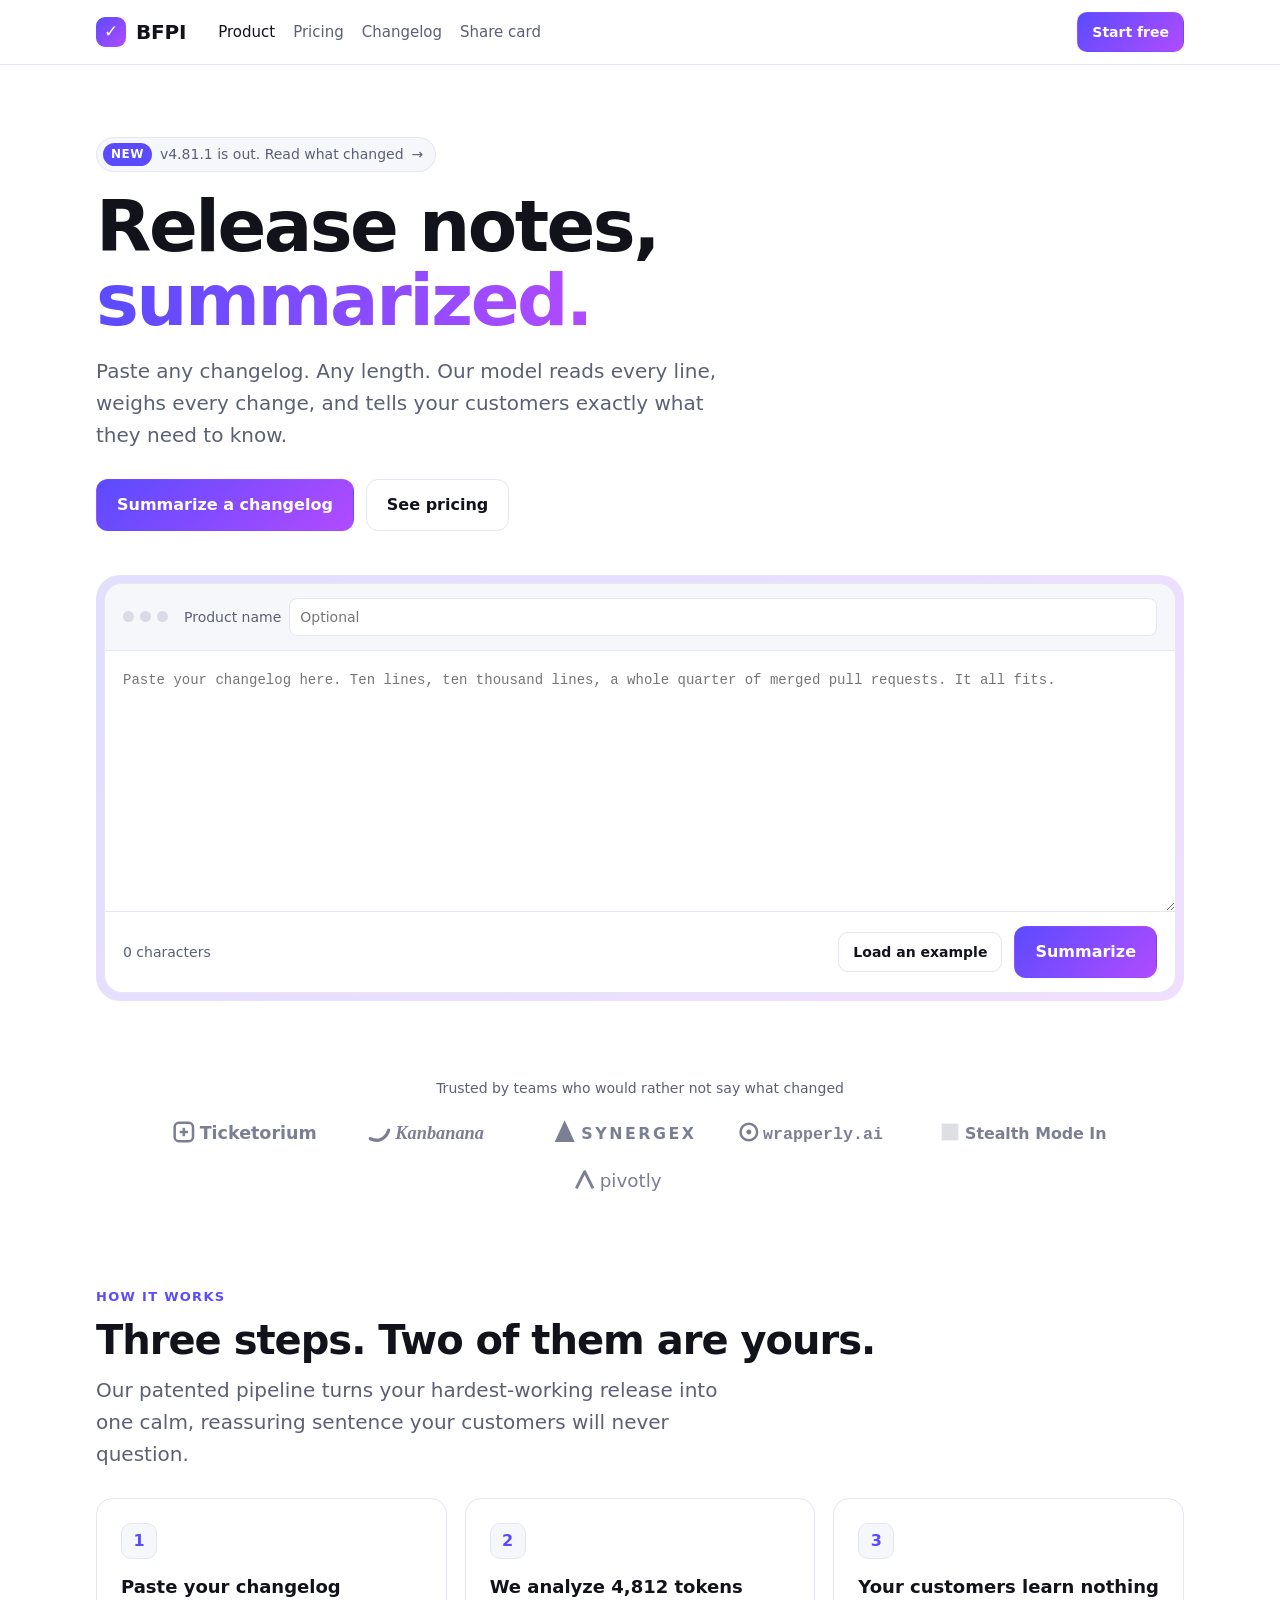
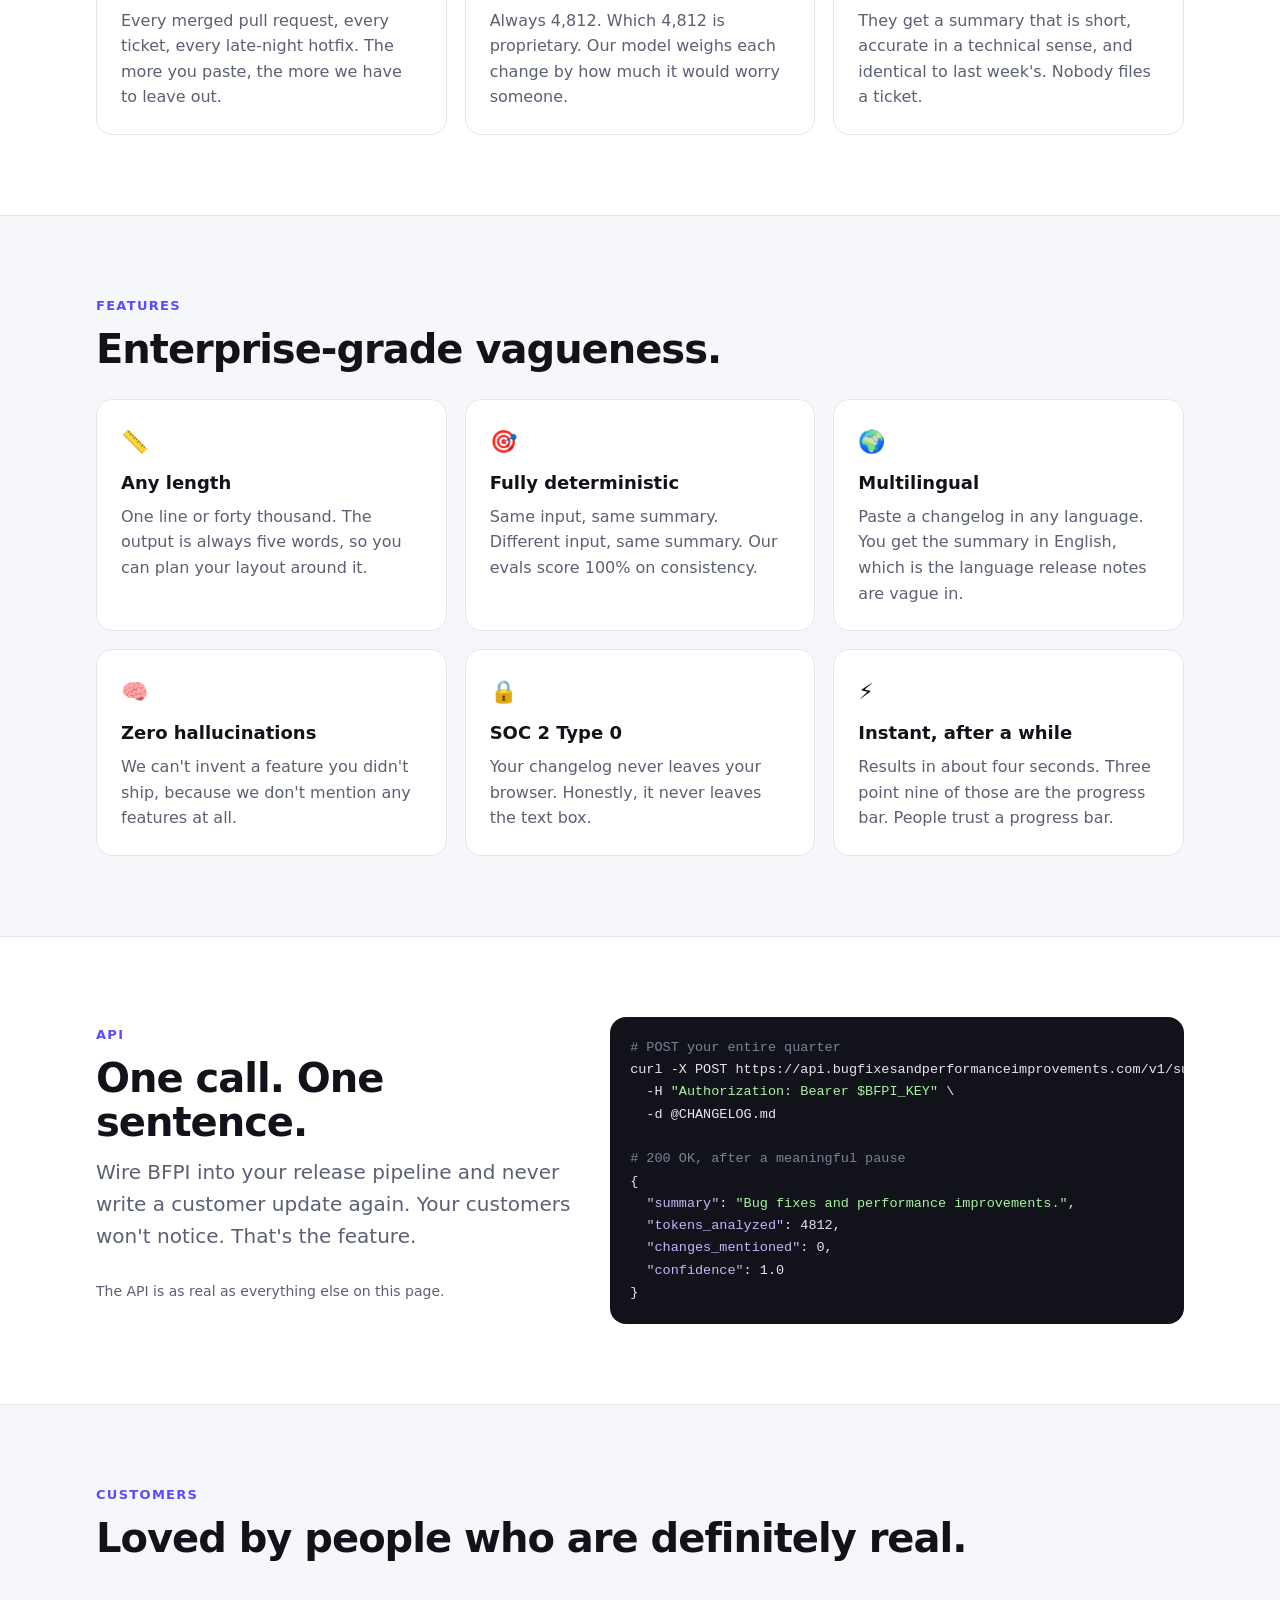
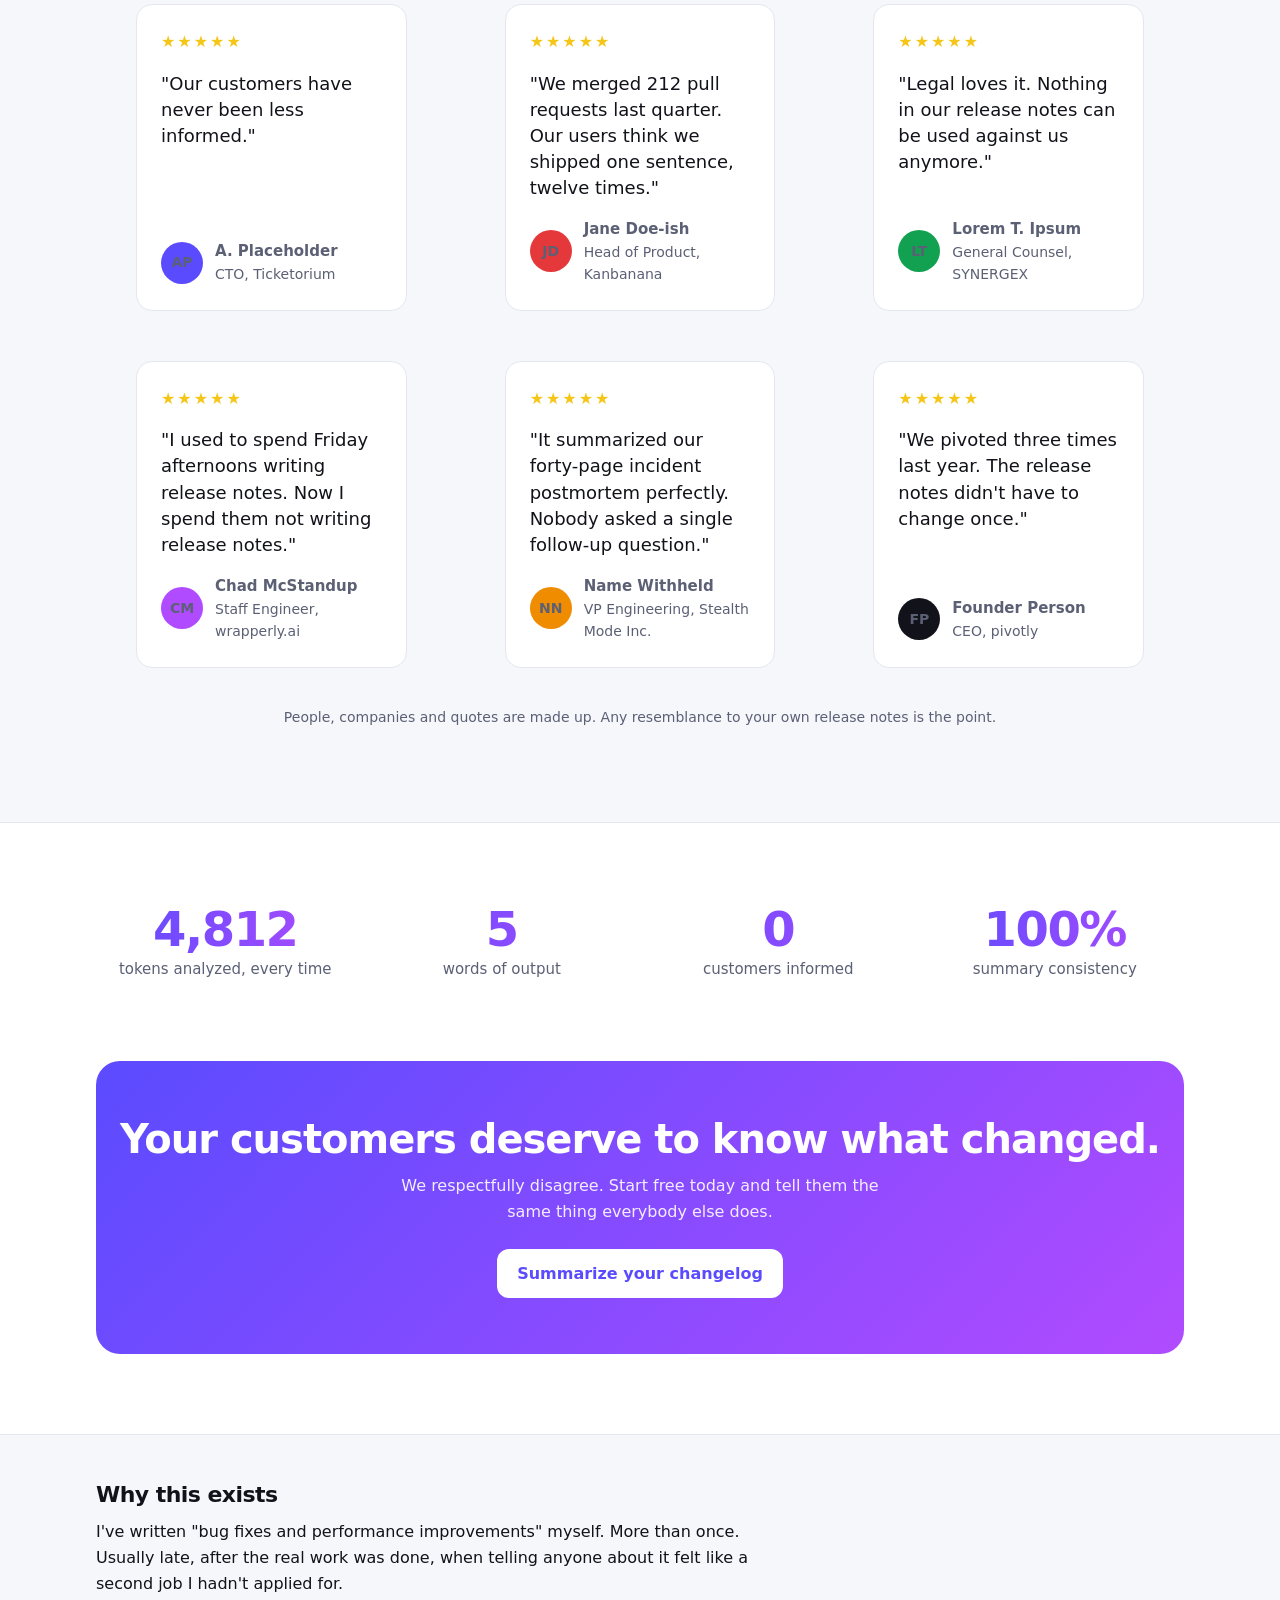
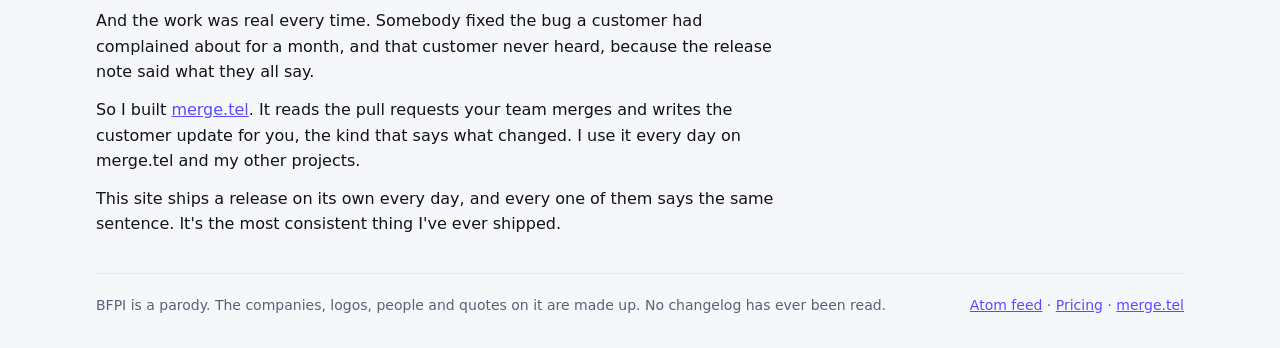
==== index.html @ 88d79d62 "Add BFPI, a release notes summarizer that always says the same thing A static parody SaaS site. The " ====
<!doctype html>
<html lang="en">
<head>
<meta charset="utf-8">
<meta name="viewport" content="width=device-width, initial-scale=1">
<title>BFPI · Release notes, summarized</title>
<meta name="description" content="Paste any changelog of any length. BFPI's model analyzes 4,812 tokens and tells your customers exactly what changed: bug fixes and performance improvements. A parody.">
<link rel="alternate" type="application/atom+xml" title="BFPI changelog" href="/changelog.xml">
<link rel="stylesheet" href="/assets/site.css">
<style>
  .hero { padding: 72px 0 40px; }
  .hero-grid { display: grid; grid-template-columns: 1fr; gap: 8px; }
  .hero .ctas { display: flex; flex-wrap: wrap; gap: 12px; }

  /* The summarizer */
  .tool { margin-top: 44px; padding: 8px; border-radius: 24px; background: linear-gradient(135deg, rgba(91,75,255,.18), rgba(177,75,255,.18)); }
  .tool-inner { background: #fff; border-radius: 18px; border: 1px solid var(--line); overflow: hidden; }
  .tool-head { display: flex; flex-wrap: wrap; align-items: center; gap: 10px 16px; padding: 14px 18px; border-bottom: 1px solid var(--line); background: var(--soft); }
  .dots { display: flex; gap: 6px; }
  .dots i { width: 11px; height: 11px; border-radius: 50%; background: #d9dbe5; }
  .tool-head label { display: flex; align-items: center; gap: 8px; color: var(--muted); font-size: 14px; flex: 1 1 260px; }
  .tool-head input { flex: 1; min-width: 0; padding: 7px 10px; border: 1px solid var(--line); border-radius: 8px; font: inherit; font-size: 14px; background: #fff; }
  textarea { display: block; width: 100%; min-height: 260px; padding: 18px; border: 0; resize: vertical; font: 14px/1.6 ui-monospace, SFMono-Regular, Menlo, Consolas, monospace; color: var(--text); outline: none; }
  .tool-foot { display: flex; flex-wrap: wrap; align-items: center; gap: 12px; padding: 14px 18px; border-top: 1px solid var(--line); }
  .tool-foot .count { color: var(--muted); font-size: 14px; margin-right: auto; }

  .run { display: none; padding: 28px 22px 30px; border-top: 1px solid var(--line); }
  .run.on { display: block; }
  .run-top { display: flex; justify-content: space-between; gap: 12px; font-weight: 700; }
  .run-top span:last-child { font-variant-numeric: tabular-nums; color: var(--brand); }
  .bar { height: 12px; margin: 12px 0 14px; border-radius: 999px; background: var(--soft); border: 1px solid var(--line); overflow: hidden; }
  .bar i { display: block; height: 100%; width: 0; background: linear-gradient(90deg, var(--brand), var(--brand-2)); border-radius: 999px; }
  .stages { margin: 0; padding: 0; list-style: none; display: grid; gap: 4px; font-size: 14px; color: var(--muted); }
  .stages li::before { content: '○'; display: inline-block; width: 22px; color: #b9bccb; }
  .stages li.doing { color: var(--text); font-weight: 600; }
  .stages li.doing::before { content: '◌'; color: var(--brand); animation: spin 1s linear infinite; }
  .stages li.done::before { content: '✓'; color: var(--ok); }
  @keyframes spin { to { transform: rotate(360deg); } }

  .result { display: none; padding: 30px 22px; border-top: 1px solid var(--line); background: linear-gradient(180deg, #fbfaff, #fff); }
  .result.on { display: block; animation: rise .5s ease both; }
  @keyframes rise { from { opacity: 0; transform: translateY(8px); } to { opacity: 1; transform: none; } }
  .result .label { margin: 0 0 8px; color: var(--muted); font-size: 13px; font-weight: 700; letter-spacing: .08em; text-transform: uppercase; }
  .result .summary { margin: 0 0 18px; font-size: clamp(24px, 4vw, 38px); font-weight: 800; line-height: 1.2; letter-spacing: -.02em; }
  .meta { display: grid; grid-template-columns: repeat(4, 1fr); gap: 10px; margin: 0 0 20px; }
  .meta div { padding: 12px 14px; border: 1px solid var(--line); border-radius: 12px; background: #fff; }
  .meta dt { color: var(--muted); font-size: 12px; font-weight: 700; letter-spacing: .06em; text-transform: uppercase; }
  .meta dd { margin: 2px 0 0; font-weight: 700; font-variant-numeric: tabular-nums; }
  .result .actions { display: flex; flex-wrap: wrap; gap: 10px; }

  /* Logos */
  .logos { padding: 36px 0 12px; }
  .logos p { margin: 0 0 18px; color: var(--muted); font-size: 14px; text-align: center; }
  .logo-row { display: flex; flex-wrap: wrap; justify-content: center; align-items: center; gap: 18px 44px; color: #7b7f93; }
  .logo-row svg { height: 30px; width: auto; }

  /* Steps, features */
  .step .n { display: grid; place-items: center; width: 36px; height: 36px; margin-bottom: 14px; border-radius: 10px; background: var(--soft); border: 1px solid var(--line); font-weight: 800; color: var(--brand); }
  .feat .ico { font-size: 22px; margin-bottom: 10px; }
  .feat p, .step p { margin: 0; color: var(--muted); }

  /* API */
  .api { display: grid; grid-template-columns: 1fr 1.2fr; gap: 36px; align-items: center; }
  pre.code { margin: 0; padding: 20px; border-radius: 16px; background: #12131a; color: #e6e7ee; font: 13.5px/1.65 ui-monospace, SFMono-Regular, Menlo, Consolas, monospace; overflow-x: auto; white-space: pre; }
  pre.code .c { color: #7d8299; }
  pre.code .s { color: #a5f3a1; }
  pre.code .k { color: #c4b5fd; }

  /* Testimonials */
  .quote { display: flex; flex-direction: column; gap: 16px; }
  .quote blockquote { margin: 0; font-size: 18px; line-height: 1.45; font-weight: 500; }
  .who { display: flex; align-items: center; gap: 12px; margin-top: auto; }
  .av { display: grid; place-items: center; flex: none; width: 42px; height: 42px; border-radius: 50%; color: #fff; font-weight: 800; font-size: 15px; }
  .who b { display: block; font-size: 15px; }
  .who span { color: var(--muted); font-size: 14px; }
  .stars { color: var(--warn); letter-spacing: 2px; }

  /* Stats */
  .stats { display: grid; grid-template-columns: repeat(4, 1fr); gap: 18px; text-align: center; }
  .stats b { display: block; font-size: clamp(30px, 5vw, 48px); letter-spacing: -.03em; line-height: 1.1; }
  .stats span { color: var(--muted); font-size: 15px; }

  .cta { padding: 56px 24px; border-radius: 24px; text-align: center; color: #fff; background: linear-gradient(135deg, var(--brand), var(--brand-2)); }
  .cta h2 { color: #fff; }
  .cta p { margin: 0 auto 24px; max-width: 520px; opacity: .9; }
  .cta .btn { background: #fff; color: var(--brand); border: 0; }

  @media (max-width: 860px) {
    .hero { padding-top: 44px; }
    .api { grid-template-columns: 1fr; }
    .meta { grid-template-columns: repeat(2, 1fr); }
    .stats { grid-template-columns: repeat(2, 1fr); }
    .logo-row { gap: 16px 28px; }
    .logo-row svg { height: 24px; }
  }
</style>
</head>
<body>
<header id="nav"></header>

<main>
  <section class="hero">
    <div class="wrap">
      <a class="eyebrow" href="/changelog" id="latest"><b>NEW</b> <span>See what shipped this week</span> →</a>
      <h1>Release notes,<br><span class="grad">summarized.</span></h1>
      <p class="lede">Paste any changelog. Any length. Our model reads every line, weighs every change, and tells your customers exactly what they need to know.</p>
      <div class="ctas">
        <a class="btn btn-primary" href="#try">Summarize a changelog</a>
        <a class="btn" href="/pricing">See pricing</a>
      </div>

      <div class="tool" id="try">
        <div class="tool-inner">
          <div class="tool-head">
            <span class="dots" aria-hidden="true"><i></i><i></i><i></i></span>
            <label for="product">Product name <input id="product" maxlength="32" placeholder="Optional" autocomplete="off" spellcheck="false"></label>
          </div>
          <label for="log" class="sr">Your changelog</label>
          <textarea id="log" spellcheck="false" placeholder="Paste your changelog here. Ten lines, ten thousand lines, a whole quarter of merged pull requests. It all fits."></textarea>
          <div class="tool-foot">
            <span class="count" id="count">0 characters</span>
            <button class="btn btn-sm" id="example" type="button">Load an example</button>
            <button class="btn btn-primary" id="go" type="button">Summarize</button>
          </div>
          <div class="run" id="run" aria-live="polite">
            <div class="run-top"><span>Analyzing 4,812 tokens</span><span id="tok">0 / 4,812</span></div>
            <div class="bar" role="progressbar" aria-label="Summarizing" aria-valuemin="0" aria-valuemax="100" aria-valuenow="0" id="bar"><i></i></div>
            <ol class="stages" id="stages"></ol>
          </div>
          <div class="result" id="result" aria-live="polite">
            <p class="label">Summary for <span id="for">your product</span></p>
            <p class="summary" id="summary"></p>
            <dl class="meta">
              <div><dt>Input</dt><dd id="m-in">0 words</dd></div>
              <div><dt>Output</dt><dd>5 words</dd></div>
              <div><dt>Compression</dt><dd id="m-ratio">∞ : 1</dd></div>
              <div><dt>Information kept</dt><dd>0%</dd></div>
            </dl>
            <div class="actions">
              <button class="btn btn-primary" id="copy" type="button">Copy summary</button>
              <a class="btn" id="tocard" href="/card">Make the share card</a>
              <button class="btn" id="again" type="button">Summarize again</button>
            </div>
          </div>
        </div>
      </div>
    </div>
  </section>

  <section class="logos" aria-label="Customers">
    <div class="wrap">
      <p>Trusted by teams who would rather not say what changed</p>
      <div class="logo-row">
        <svg viewBox="0 0 180 36" role="img" aria-label="Ticketorium"><rect x="2" y="7" width="22" height="22" rx="5" fill="none" stroke="currentColor" stroke-width="3"/><path d="M8 18h10M13 13v10" stroke="currentColor" stroke-width="3"/><text x="32" y="26" font-family="system-ui, sans-serif" font-size="21" font-weight="800" fill="currentColor">Ticketorium</text></svg>
        <svg viewBox="0 0 170 36" role="img" aria-label="Kanbanana"><path d="M4 26c8 4 18 2 22-10" fill="none" stroke="currentColor" stroke-width="4" stroke-linecap="round"/><text x="34" y="26" font-family="Georgia, serif" font-size="22" font-style="italic" font-weight="700" fill="currentColor">Kanbanana</text></svg>
        <svg viewBox="0 0 170 36" role="img" aria-label="SYNERGEX"><polygon points="14,4 26,30 2,30" fill="currentColor"/><text x="34" y="26" font-family="system-ui, sans-serif" font-size="19" font-weight="900" letter-spacing="3" fill="currentColor">SYNERGEX</text></svg>
        <svg viewBox="0 0 190 36" role="img" aria-label="wrapperly.ai"><circle cx="13" cy="18" r="10" fill="none" stroke="currentColor" stroke-width="3"/><circle cx="13" cy="18" r="3" fill="currentColor"/><text x="30" y="26" font-family="ui-monospace, monospace" font-size="20" font-weight="700" fill="currentColor">wrapperly.ai</text></svg>
        <svg viewBox="0 0 200 36" role="img" aria-label="Stealth Mode Inc."><rect x="2" y="8" width="20" height="20" fill="currentColor" opacity=".25"/><text x="30" y="26" font-family="system-ui, sans-serif" font-size="19" font-weight="600" fill="currentColor">Stealth Mode Inc.</text></svg>
        <svg viewBox="0 0 160 36" role="img" aria-label="pivotly"><path d="M4 28 L14 8 L24 28" fill="none" stroke="currentColor" stroke-width="3.5" stroke-linejoin="round"/><text x="32" y="26" font-family="system-ui, sans-serif" font-size="22" font-weight="300" fill="currentColor">pivotly</text></svg>
      </div>
    </div>
  </section>

  <section class="block">
    <div class="wrap">
      <p class="kicker">How it works</p>
      <h2>Three steps. Two of them are yours.</h2>
      <p class="lede">Our patented pipeline turns your hardest-working release into one calm, reassuring sentence your customers will never question.</p>
      <div class="grid g3">
        <div class="card step"><div class="n">1</div><h3>Paste your changelog</h3><p>Every merged pull request, every ticket, every late-night hotfix. The more you paste, the more we have to leave out.</p></div>
        <div class="card step"><div class="n">2</div><h3>We analyze 4,812 tokens</h3><p>Always 4,812. Which 4,812 is proprietary. Our model weighs each change by how much it would worry someone.</p></div>
        <div class="card step"><div class="n">3</div><h3>Your customers learn nothing</h3><p>They get a summary that is short, accurate in a technical sense, and identical to last week's. Nobody files a ticket.</p></div>
      </div>
    </div>
  </section>

  <section class="block soft">
    <div class="wrap">
      <p class="kicker">Features</p>
      <h2>Enterprise-grade vagueness.</h2>
      <div class="grid g3" style="margin-top:28px">
        <div class="card feat"><div class="ico">📏</div><h3>Any length</h3><p>One line or forty thousand. The output is always five words, so you can plan your layout around it.</p></div>
        <div class="card feat"><div class="ico">🎯</div><h3>Fully deterministic</h3><p>Same input, same summary. Different input, same summary. Our evals score 100% on consistency.</p></div>
        <div class="card feat"><div class="ico">🌍</div><h3>Multilingual</h3><p>Paste a changelog in any language. You get the summary in English, which is the language release notes are vague in.</p></div>
        <div class="card feat"><div class="ico">🧠</div><h3>Zero hallucinations</h3><p>We can't invent a feature you didn't ship, because we don't mention any features at all.</p></div>
        <div class="card feat"><div class="ico">🔒</div><h3>SOC 2 Type 0</h3><p>Your changelog never leaves your browser. Honestly, it never leaves the text box.</p></div>
        <div class="card feat"><div class="ico">⚡</div><h3>Instant, after a while</h3><p>Results in about four seconds. Three point nine of those are the progress bar. People trust a progress bar.</p></div>
      </div>
    </div>
  </section>

  <section class="block">
    <div class="wrap api">
      <div>
        <p class="kicker">API</p>
        <h2>One call. One sentence.</h2>
        <p class="lede">Wire BFPI into your release pipeline and never write a customer update again. Your customers won't notice. That's the feature.</p>
        <p class="fine">The API is as real as everything else on this page.</p>
      </div>
<pre class="code" id="api"><span class="c"># POST your entire quarter</span>
curl -X POST https://api.<span data-site>bugfixesandperformanceimprovements.com</span>/v1/summarize \
  -H <span class="s">"Authorization: Bearer $BFPI_KEY"</span> \
  -d @CHANGELOG.md

<span class="c"># 200 OK, after a meaningful pause</span>
{
  <span class="k">"summary"</span>: <span class="s">"Bug fixes and performance improvements."</span>,
  <span class="k">"tokens_analyzed"</span>: 4812,
  <span class="k">"changes_mentioned"</span>: 0,
  <span class="k">"confidence"</span>: 1.0
}</pre>
    </div>
  </section>

  <section class="block soft">
    <div class="wrap">
      <p class="kicker">Customers</p>
      <h2>Loved by people who are definitely real.</h2>
      <div class="grid g3" style="margin-top:28px">
        <figure class="card quote"><span class="stars" aria-label="5 stars">★★★★★</span><blockquote>"Our customers have never been less informed."</blockquote><figcaption class="who"><span class="av" style="background:#5b4bff">AP</span><span><b>A. Placeholder</b><span>CTO, Ticketorium</span></span></figcaption></figure>
        <figure class="card quote"><span class="stars" aria-label="5 stars">★★★★★</span><blockquote>"We merged 212 pull requests last quarter. Our users think we shipped one sentence, twelve times."</blockquote><figcaption class="who"><span class="av" style="background:#e5383b">JD</span><span><b>Jane Doe-ish</b><span>Head of Product, Kanbanana</span></span></figcaption></figure>
        <figure class="card quote"><span class="stars" aria-label="5 stars">★★★★★</span><blockquote>"Legal loves it. Nothing in our release notes can be used against us anymore."</blockquote><figcaption class="who"><span class="av" style="background:#12a150">LT</span><span><b>Lorem T. Ipsum</b><span>General Counsel, SYNERGEX</span></span></figcaption></figure>
        <figure class="card quote"><span class="stars" aria-label="5 stars">★★★★★</span><blockquote>"I used to spend Friday afternoons writing release notes. Now I spend them not writing release notes."</blockquote><figcaption class="who"><span class="av" style="background:#b14bff">CM</span><span><b>Chad McStandup</b><span>Staff Engineer, wrapperly.ai</span></span></figcaption></figure>
        <figure class="card quote"><span class="stars" aria-label="5 stars">★★★★★</span><blockquote>"It summarized our forty-page incident postmortem perfectly. Nobody asked a single follow-up question."</blockquote><figcaption class="who"><span class="av" style="background:#f08c00">NN</span><span><b>Name Withheld</b><span>VP Engineering, Stealth Mode Inc.</span></span></figcaption></figure>
        <figure class="card quote"><span class="stars" aria-label="5 stars">★★★★★</span><blockquote>"We pivoted three times last year. The release notes didn't have to change once."</blockquote><figcaption class="who"><span class="av" style="background:#12131a">FP</span><span><b>Founder Person</b><span>CEO, pivotly</span></span></figcaption></figure>
      </div>
      <p class="fine center" style="margin-top:22px">People, companies and quotes are made up. Any resemblance to your own release notes is the point.</p>
    </div>
  </section>

  <section class="block">
    <div class="wrap">
      <div class="stats">
        <div><b class="grad">4,812</b><span>tokens analyzed, every time</span></div>
        <div><b class="grad">5</b><span>words of output</span></div>
        <div><b class="grad">0</b><span>customers informed</span></div>
        <div><b class="grad">100%</b><span>summary consistency</span></div>
      </div>
    </div>
  </section>

  <section class="wrap" style="padding-bottom:40px">
    <div class="cta">
      <h2>Your customers deserve to know what changed.</h2>
      <p>We respectfully disagree. Start free today and tell them the same thing everybody else does.</p>
      <a class="btn" href="#try">Summarize your changelog</a>
    </div>
  </section>
</main>

<footer id="foot"></footer>

<script src="/assets/site.js"></script>
<script>
(() => {
  const EXAMPLE = `## 3.14.0
### Added
- CSV export on the Reports page, including custom date ranges
- Bulk edit for tasks: select up to 500 and change owner, due date or status at once
- Saved filters you can share with your whole workspace
- Two-factor auth with hardware keys, not just authenticator apps
- Keyboard shortcut (G then R) to jump to Reports
- A "Duplicate project" button that copies tasks, labels and automations

### Changed
- Search is about 4x faster on workspaces with more than 10,000 projects
- The sidebar remembers which sections you collapsed
- Dark mode follows your system setting unless you pick one
- Automations no longer carry the "Beta" label
- Invites now expire after 14 days instead of never
- Free plan: project limit raised from 3 to 5

### Fixed
- The app crashed when a workspace name contained an emoji
- Due dates showed one day early for anyone west of UTC
- Comments posted from the mobile app sometimes appeared twice
- Webhooks retried forever on a 410 instead of giving up
- The billing page showed last month's invoice as unpaid
- Drag and drop between boards lost the task's attachments
- Password reset links stopped working after 10 minutes instead of 60
- Typing fast in the editor could drop the last character
- CSV import choked on files saved by a certain spreadsheet app
- The "Mark all as read" button marked nothing as read

### Removed
- The legacy v1 API, after 18 months of warnings
- The "Classic" theme nobody had used since last spring

### Security
- Patched an issue where a removed member could still see project names in search
- Session cookies are now SameSite=Lax by default

## 3.13.2
### Fixed
- Exports over 50 MB failed silently; they now email you a link
- The onboarding checklist reappeared for some long-time users
- Time zone picker listed one city twice`;

  const STAGES = [
    'Tokenizing your changelog',
    'Reading every line, carefully',
    'Finding what your customers care about',
    'Weighing each change by how worried it would make someone',
    'Removing specifics',
    'Removing the rest',
    'Compressing 4,812 tokens into five words',
  ];

  const $ = (id) => document.getElementById(id);
  const log = $('log'), product = $('product'), go = $('go');
  const run = $('run'), result = $('result'), bar = $('bar'), tok = $('tok'), stages = $('stages');

  const words = (s) => (s.trim().match(/\S+/g) || []).length;
  const fmt = (n) => n.toLocaleString('en-US');
  const reduce = matchMedia('(prefers-reduced-motion: reduce)').matches;

  function updateCount() {
    const c = log.value.length;
    $('count').textContent = `${fmt(c)} character${c === 1 ? '' : 's'}`;
  }

  log.addEventListener('input', updateCount);
  $('example').addEventListener('click', () => { log.value = EXAMPLE; updateCount(); log.scrollTop = 0; });

  function cardHref() {
    const p = new URLSearchParams();
    if (product.value.trim()) p.set('p', product.value.trim());
    return '/card' + (p.toString() ? '#' + p.toString() : '');
  }

  let timer = null;
  function summarize() {
    if (timer) return;
    go.disabled = true;
    go.textContent = 'Summarizing…';
    result.classList.remove('on');
    run.classList.add('on');
    stages.innerHTML = STAGES.map((s) => `<li>${s}</li>`).join('');
    const items = [...stages.children];
    const total = reduce ? 1200 : 4400;
    const t0 = performance.now();
    const tick = (now) => {
      const t = Math.min(1, (now - t0) / total);
      // Fast start, a stall near the end. The stall is what makes it feel smart.
      const eased = t < 0.85 ? (1 - Math.pow(1 - t / 0.85, 2)) * 0.93 : 0.93 + (t - 0.85) / 0.15 * 0.07;
      bar.firstElementChild.style.width = (eased * 100).toFixed(1) + '%';
      bar.setAttribute('aria-valuenow', String(Math.round(eased * 100)));
      tok.textContent = `${fmt(Math.round(eased * 4812))} / 4,812`;
      const at = Math.min(items.length - 1, Math.floor(t * items.length));
      items.forEach((li, i) => { li.className = i < at ? 'done' : i === at ? 'doing' : ''; });
      if (t < 1) { timer = requestAnimationFrame(tick); return; }
      items.forEach((li) => { li.className = 'done'; });
      timer = null;
      finish();
    };
    timer = requestAnimationFrame(tick);
  }

  function finish() {
    const name = product.value.trim();
    const n = words(log.value);
    $('for').textContent = name || 'your product';
    $('summary').textContent = window.SENTENCE;
    $('m-in').textContent = n ? `${fmt(n)} word${n === 1 ? '' : 's'}` : 'nothing';
    $('m-ratio').textContent = n ? `${fmt(Math.max(1, Math.round(n / 5)))} : 1` : '0 : 5';
    $('tocard').href = cardHref();
    run.classList.remove('on');
    result.classList.add('on');
    go.disabled = false;
    go.textContent = 'Summarize';
    result.scrollIntoView({ behavior: reduce ? 'auto' : 'smooth', block: 'nearest' });
  }

  go.addEventListener('click', summarize);
  $('again').addEventListener('click', summarize);
  product.addEventListener('input', () => { $('tocard').href = cardHref(); });

  const copy = $('copy');
  copy.addEventListener('click', async () => {
    const before = copy.textContent;
    try {
      await navigator.clipboard.writeText(window.SENTENCE);
      copy.textContent = 'Copied';
    } catch (_err) {
      copy.textContent = "Couldn't copy, select it by hand";
    }
    setTimeout(() => { copy.textContent = before; }, 1800);
  });

  // The NEW pill names the latest release, from the same file the changelog reads.
  fetch('/data/changelog.json')
    .then((r) => (r.ok ? r.json() : Promise.reject(new Error(r.status))))
    .then((d) => {
      const last = d.entries[d.entries.length - 1];
      if (last) $('latest').querySelector('span').textContent = `v${last.version} is out. Read what changed`;
    })
    .catch(() => {});
})();
</script>
</body>
</html>
---- assets/site.css ----
:root {
  --bg: #ffffff;
  --soft: #f6f7fb;
  --line: #e4e7f0;
  --text: #12131a;
  --muted: #5b6075;
  --brand: #5b4bff;
  --brand-2: #b14bff;
  --brand-ink: #ffffff;
  --ok: #12a150;
  --warn: #f5c518;
  --red: #e5383b;
  --radius: 16px;
  color-scheme: light;
}
* { box-sizing: border-box; }
html { scroll-behavior: smooth; }
body {
  margin: 0;
  background: var(--bg);
  color: var(--text);
  font: 16px/1.6 ui-sans-serif, system-ui, -apple-system, "Segoe UI", Roboto, sans-serif;
}
img, svg, canvas { max-width: 100%; }
a { color: var(--brand); }
.wrap { max-width: 1120px; margin: 0 auto; padding: 0 16px; }
.sr { position: absolute; width: 1px; height: 1px; overflow: hidden; clip: rect(0 0 0 0); white-space: nowrap; }

/* Nav */
#nav { position: sticky; top: 0; z-index: 10; background: rgba(255,255,255,.86); backdrop-filter: blur(10px); border-bottom: 1px solid var(--line); }
.navbar { display: flex; align-items: center; gap: 20px; height: 64px; }
.brand { display: inline-flex; align-items: center; gap: 10px; font-weight: 800; font-size: 20px; color: var(--text); text-decoration: none; letter-spacing: -.01em; }
.mark { display: grid; place-items: center; width: 30px; height: 30px; border-radius: 9px; color: #fff; font-size: 17px; background: linear-gradient(135deg, var(--brand), var(--brand-2)); }
#nav nav { display: flex; gap: 18px; margin-left: 12px; }
#nav nav a { color: var(--muted); text-decoration: none; font-weight: 500; font-size: 15px; }
#nav nav a:hover, #nav nav a[aria-current] { color: var(--text); }
#nav .btn { margin-left: auto; }

/* Buttons */
.btn { display: inline-flex; align-items: center; justify-content: center; gap: 8px; padding: 12px 20px; border-radius: 12px; border: 1px solid var(--line); background: #fff; color: var(--text); font: inherit; font-weight: 600; text-decoration: none; cursor: pointer; transition: transform .08s ease, box-shadow .15s ease; }
.btn:hover { box-shadow: 0 4px 14px rgba(20, 20, 60, .1); }
.btn:active { transform: translateY(1px); }
.btn-primary { background: linear-gradient(135deg, var(--brand), var(--brand-2)); border-color: transparent; color: var(--brand-ink); }
.btn-sm { padding: 8px 14px; font-size: 14px; border-radius: 10px; }
.btn[disabled] { opacity: .6; cursor: progress; }

/* Type */
.eyebrow { display: inline-flex; align-items: center; gap: 8px; margin: 0 0 18px; padding: 5px 12px 5px 6px; border-radius: 999px; background: var(--soft); border: 1px solid var(--line); color: var(--muted); font-size: 14px; font-weight: 500; text-decoration: none; }
.eyebrow b { padding: 2px 8px; border-radius: 999px; background: var(--brand); color: #fff; font-size: 12px; letter-spacing: .04em; }
h1 { margin: 0 0 18px; font-size: clamp(38px, 7vw, 72px); line-height: 1.02; letter-spacing: -.035em; }
.grad { background: linear-gradient(90deg, var(--brand), var(--brand-2)); -webkit-background-clip: text; background-clip: text; color: transparent; }
h2 { margin: 0 0 12px; font-size: clamp(26px, 4vw, 40px); line-height: 1.1; letter-spacing: -.025em; }
h3 { margin: 0 0 6px; font-size: 18px; }
.lede { margin: 0 0 28px; max-width: 640px; color: var(--muted); font-size: clamp(17px, 2.2vw, 20px); }
.center { text-align: center; }
.center .lede { margin-left: auto; margin-right: auto; }
section.block { padding: 80px 0; }
section.block.soft { background: var(--soft); border-top: 1px solid var(--line); border-bottom: 1px solid var(--line); }
.kicker { margin: 0 0 10px; color: var(--brand); font-weight: 700; font-size: 13px; letter-spacing: .1em; text-transform: uppercase; }

/* Cards */
.card { background: #fff; border: 1px solid var(--line); border-radius: var(--radius); padding: 24px; }
.grid { display: grid; gap: 18px; }
.g3 { grid-template-columns: repeat(3, 1fr); }
.g2 { grid-template-columns: repeat(2, 1fr); }
.muted { color: var(--muted); }
.fine { color: var(--muted); font-size: 14px; }

/* Footer */
#foot { margin-top: 40px; border-top: 1px solid var(--line); background: var(--soft); }
.john { max-width: 680px; padding: 48px 0 24px; }
.john h2 { font-size: 22px; }
.john p { margin: 0 0 12px; }
.footbar { display: flex; flex-wrap: wrap; justify-content: space-between; gap: 8px 24px; padding: 20px 0 32px; border-top: 1px solid var(--line); color: var(--muted); font-size: 14px; }
.footbar p { margin: 0; }

/* Modal */
dialog { width: min(480px, calc(100vw - 32px)); padding: 0; border: 1px solid var(--line); border-radius: 20px; box-shadow: 0 30px 80px rgba(20, 20, 60, .3); }
dialog::backdrop { background: rgba(18, 19, 26, .45); backdrop-filter: blur(3px); }

@media (max-width: 860px) {
  .g3 { grid-template-columns: 1fr; }
  .g2 { grid-template-columns: 1fr; }
  #nav nav { gap: 14px; margin-left: auto; }
  #nav nav a { font-size: 14px; }
  #nav nav a.home, #nav .btn { display: none; }
  section.block { padding: 56px 0; }
}
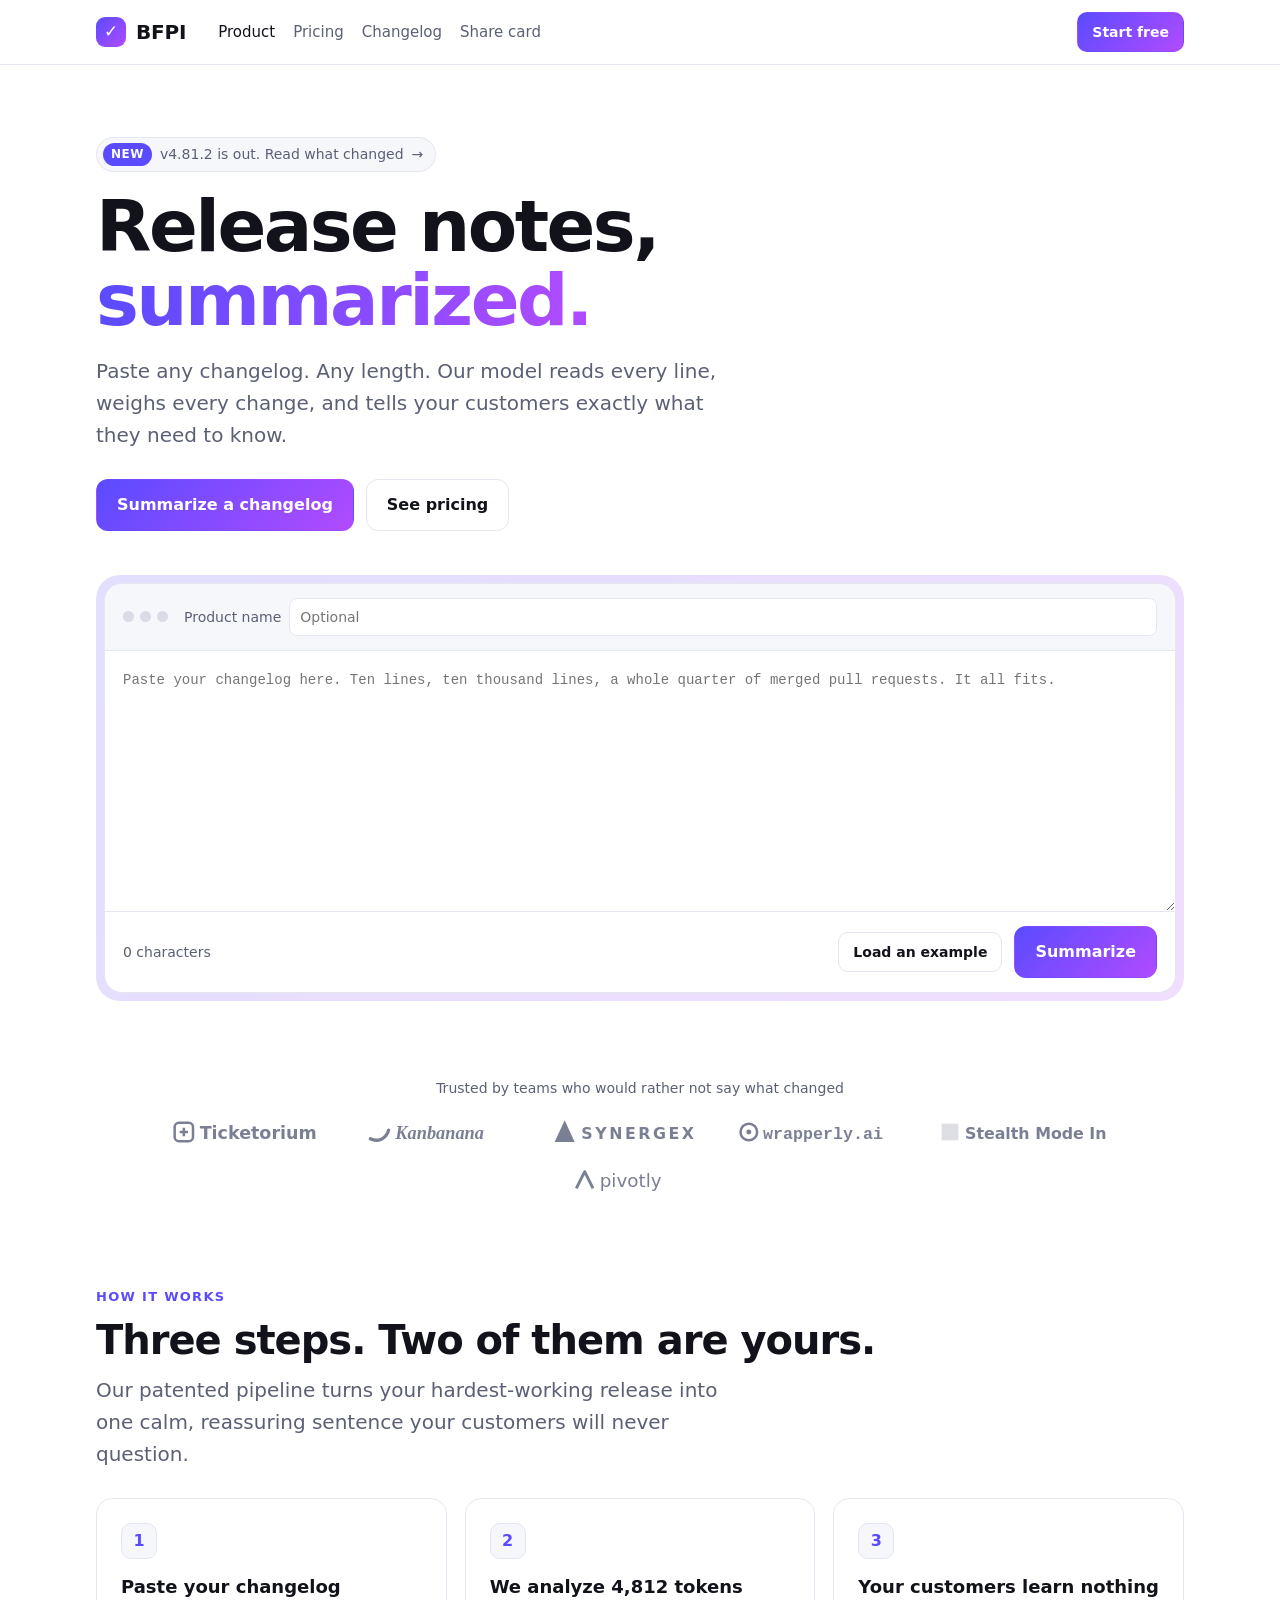
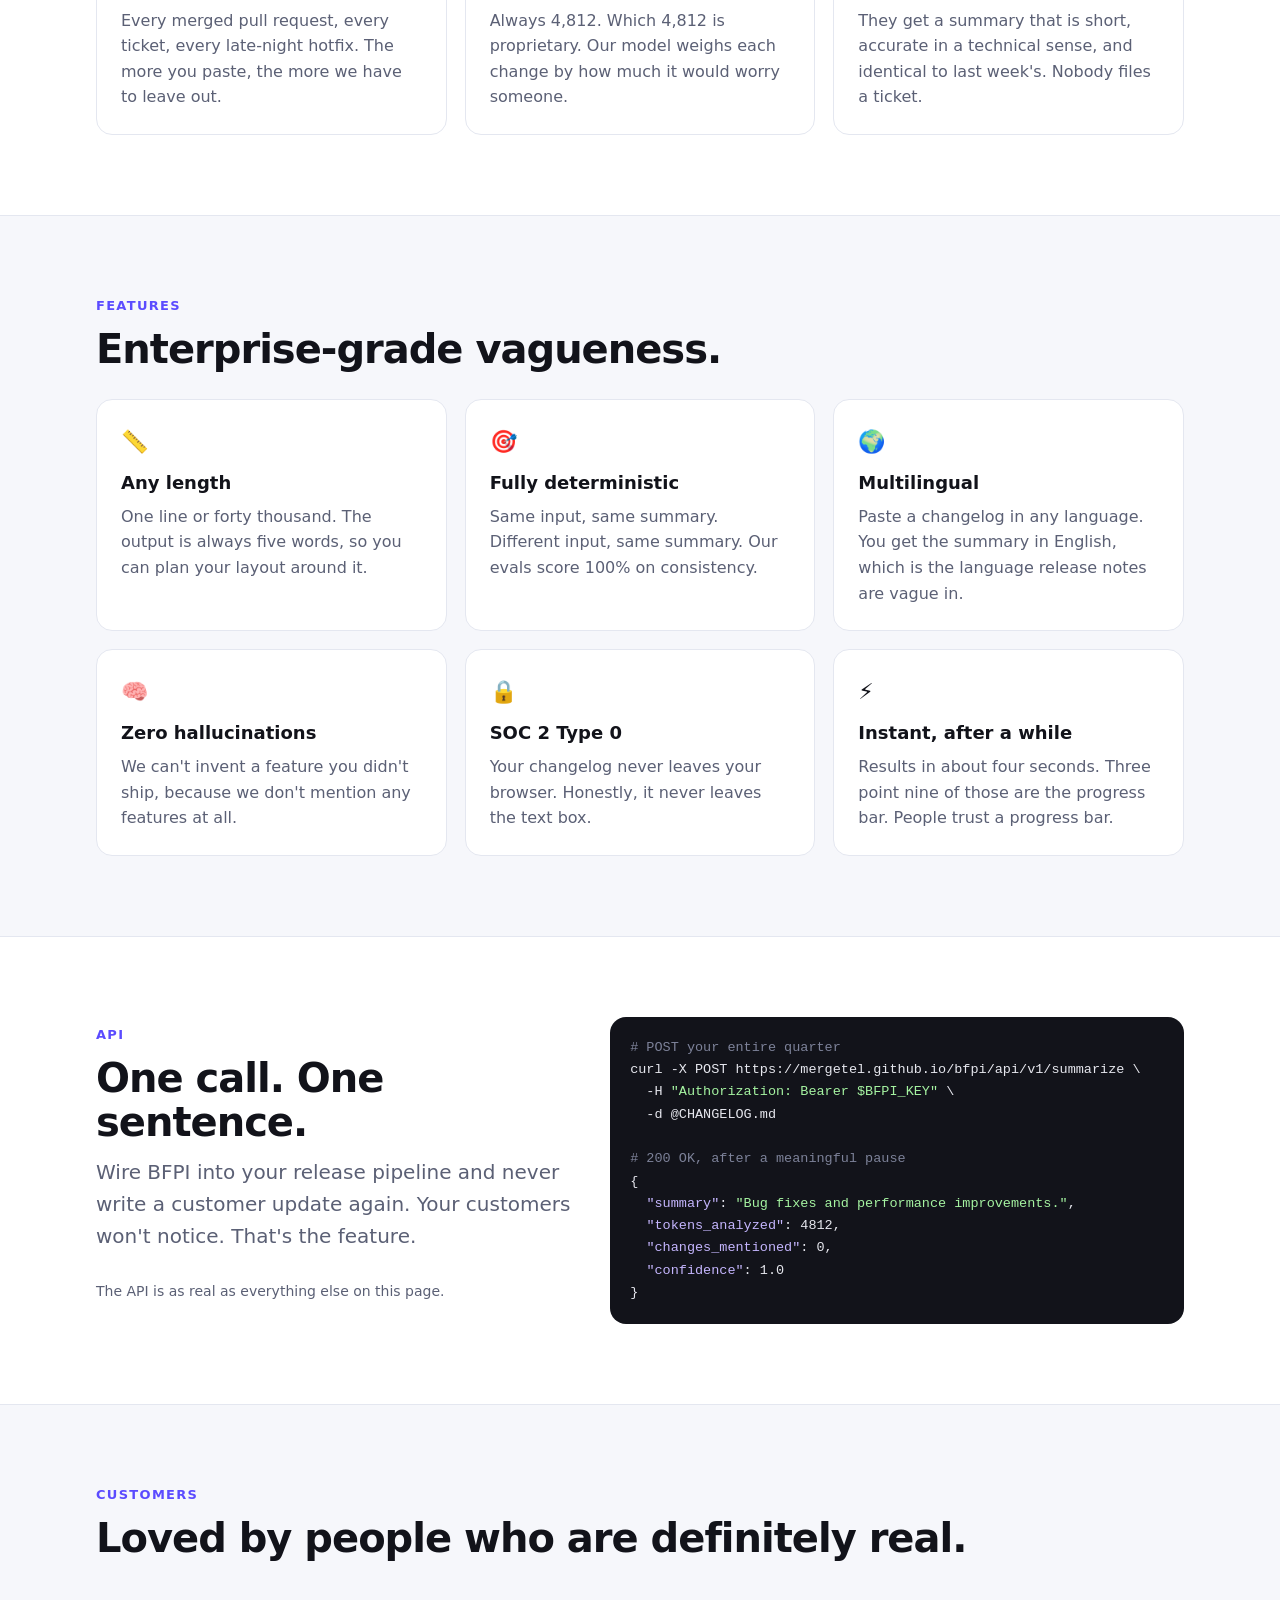
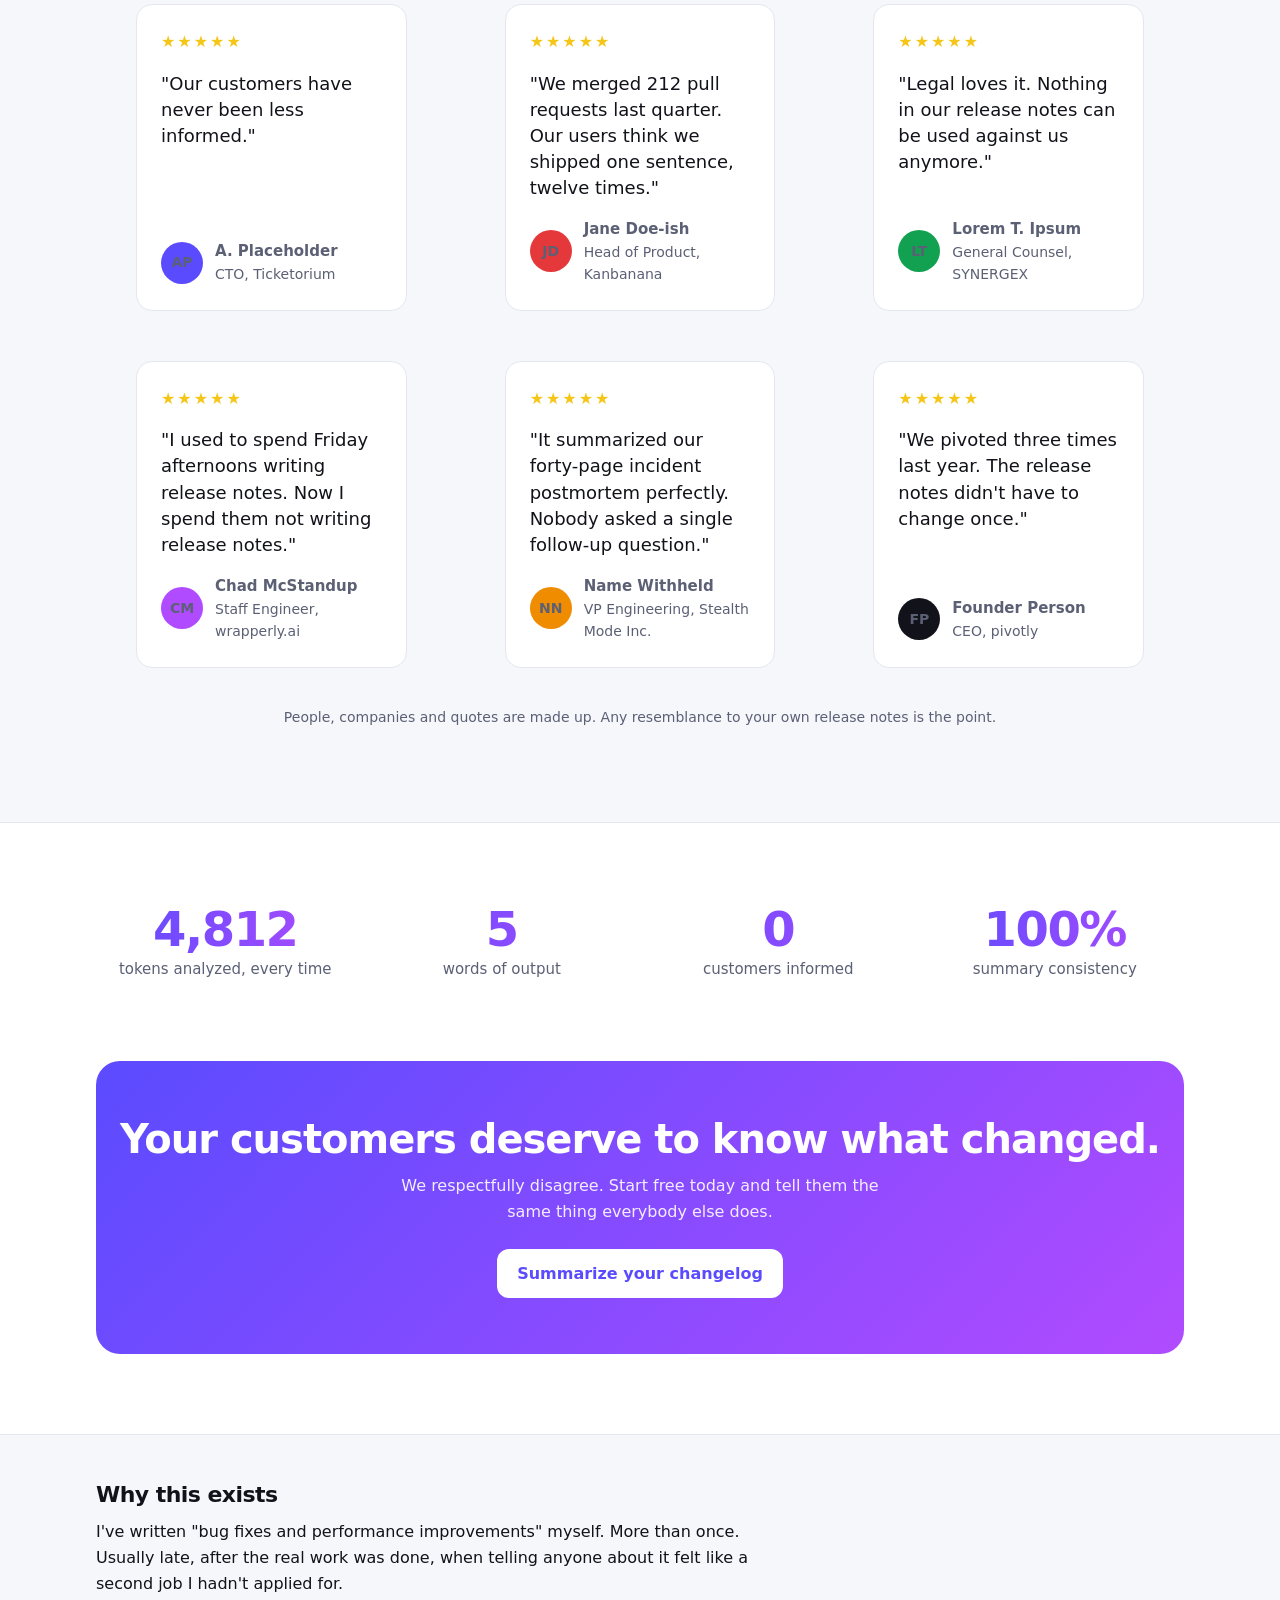
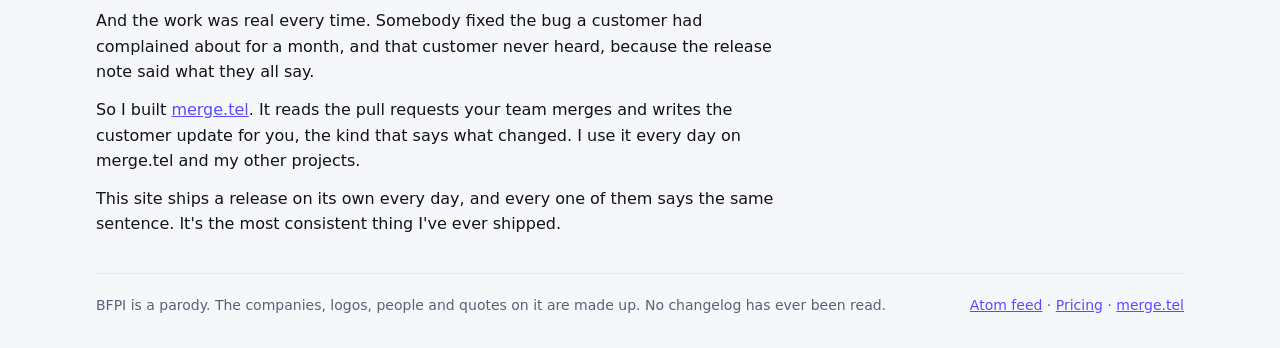
==== commit 9d8298e8: "Host on GitHub Pages instead of Netlify Every link is now relative and site.js works out the site ro" ====
--- a/index.html
+++ b/index.html
@@ -5,8 +5,8 @@
 <meta name="viewport" content="width=device-width, initial-scale=1">
 <title>BFPI · Release notes, summarized</title>
 <meta name="description" content="Paste any changelog of any length. BFPI's model analyzes 4,812 tokens and tells your customers exactly what changed: bug fixes and performance improvements. A parody.">
-<link rel="alternate" type="application/atom+xml" title="BFPI changelog" href="/changelog.xml">
-<link rel="stylesheet" href="/assets/site.css">
+<link rel="alternate" type="application/atom+xml" title="BFPI changelog" href="changelog.xml">
+<link rel="stylesheet" href="assets/site.css">
 <style>
   .hero { padding: 72px 0 40px; }
   .hero-grid { display: grid; grid-template-columns: 1fr; gap: 8px; }
@@ -101,12 +101,12 @@
 <main>
   <section class="hero">
     <div class="wrap">
-      <a class="eyebrow" href="/changelog" id="latest"><b>NEW</b> <span>See what shipped this week</span> →</a>
+      <a class="eyebrow" href="changelog/" id="latest"><b>NEW</b> <span>See what shipped this week</span> →</a>
       <h1>Release notes,<br><span class="grad">summarized.</span></h1>
       <p class="lede">Paste any changelog. Any length. Our model reads every line, weighs every change, and tells your customers exactly what they need to know.</p>
       <div class="ctas">
         <a class="btn btn-primary" href="#try">Summarize a changelog</a>
-        <a class="btn" href="/pricing">See pricing</a>
+        <a class="btn" href="pricing/">See pricing</a>
       </div>
 
       <div class="tool" id="try">
@@ -138,7 +138,7 @@
             </dl>
             <div class="actions">
               <button class="btn btn-primary" id="copy" type="button">Copy summary</button>
-              <a class="btn" id="tocard" href="/card">Make the share card</a>
+              <a class="btn" id="tocard" href="card/">Make the share card</a>
               <button class="btn" id="again" type="button">Summarize again</button>
             </div>
           </div>
@@ -198,7 +198,7 @@
         <p class="fine">The API is as real as everything else on this page.</p>
       </div>
 <pre class="code" id="api"><span class="c"># POST your entire quarter</span>
-curl -X POST https://api.<span data-site>bugfixesandperformanceimprovements.com</span>/v1/summarize \
+curl -X POST https://<span data-site>mergetel.github.io/bfpi</span>/api/v1/summarize \
   -H <span class="s">"Authorization: Bearer $BFPI_KEY"</span> \
   -d @CHANGELOG.md
 
@@ -250,7 +250,7 @@
 
 <footer id="foot"></footer>
 
-<script src="/assets/site.js"></script>
+<script src="assets/site.js"></script>
 <script>
 (() => {
   const EXAMPLE = `## 3.14.0
@@ -325,7 +325,7 @@
   function cardHref() {
     const p = new URLSearchParams();
     if (product.value.trim()) p.set('p', product.value.trim());
-    return '/card' + (p.toString() ? '#' + p.toString() : '');
+    return 'card/' + (p.toString() ? '#' + p.toString() : '');
   }
 
   let timer = null;
@@ -388,7 +388,7 @@
   });
 
   // The NEW pill names the latest release, from the same file the changelog reads.
-  fetch('/data/changelog.json')
+  fetch('data/changelog.json')
     .then((r) => (r.ok ? r.json() : Promise.reject(new Error(r.status))))
     .then((d) => {
       const last = d.entries[d.entries.length - 1];
